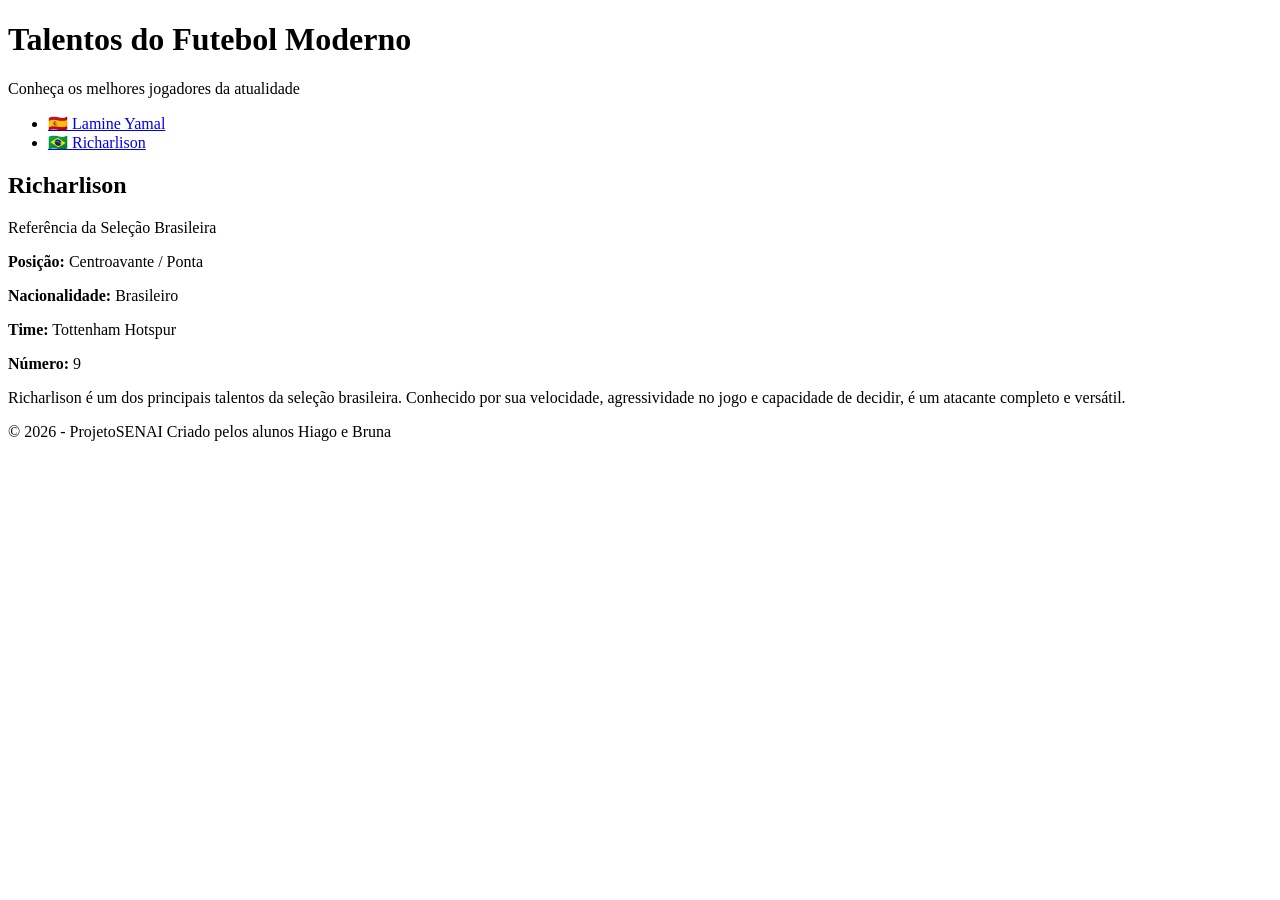
==== richarlison/index.html @ 8f3c2104 "commit2" ====
<!DOCTYPE html>
<html lang="pt-BR">
<head>
    <meta charset="UTF-8">
    <meta name="viewport" content="width=device-width, initial-scale=1.0">
    <title>Lamine Yamal & Richarlison - Talentos do Futebol</title>
    <link rel="stylesheet" href="style.css">
</head>
<body>

    <!-- Header -->
    <header>
        <h1>Talentos do Futebol Moderno</h1>
        <p>Conheça os melhores jogadores da atualidade</p>
    </header>

    <!-- Nav -->
    <nav class="navbar">
        <ul>
            <li>
                <a href="/index.html">
                    <span class="flag">🇪🇸</span> Lamine Yamal
                </a>
            </li>
            <li>
                <a href="index.html">
                    <span class="flag">🇧🇷</span> Richarlison
                </a>
            </li>
        </ul>
    </nav>

    <section id="richarlison" class="player-section richarlison-bg">
        <div class="container">
            <h2>Richarlison</h2>
            <p class="subtitle">Referência da Seleção Brasileira</p>
            
            <div class="player-content">
                <div class="player-info">
                    <p><strong>Posição:</strong> Centroavante / Ponta</p>
                    <p><strong>Nacionalidade:</strong> Brasileiro</p>
                    <p><strong>Time:</strong> Tottenham Hotspur</p>
                    <p><strong>Número:</strong> 9</p>
                </div>
                <div class="player-description">
                    <p>Richarlison é um dos principais talentos da seleção brasileira. Conhecido por sua velocidade, agressividade no jogo e capacidade de decidir, é um atacante completo e versátil.</p>
                </div>
            </div>
        </div>
    </section>

    <!-- Rodapé -->
    <footer>
        <p>&copy; 2026 - ProjetoSENAI Criado pelos alunos Hiago e Bruna</p>
    </footer>

</body>
</html>
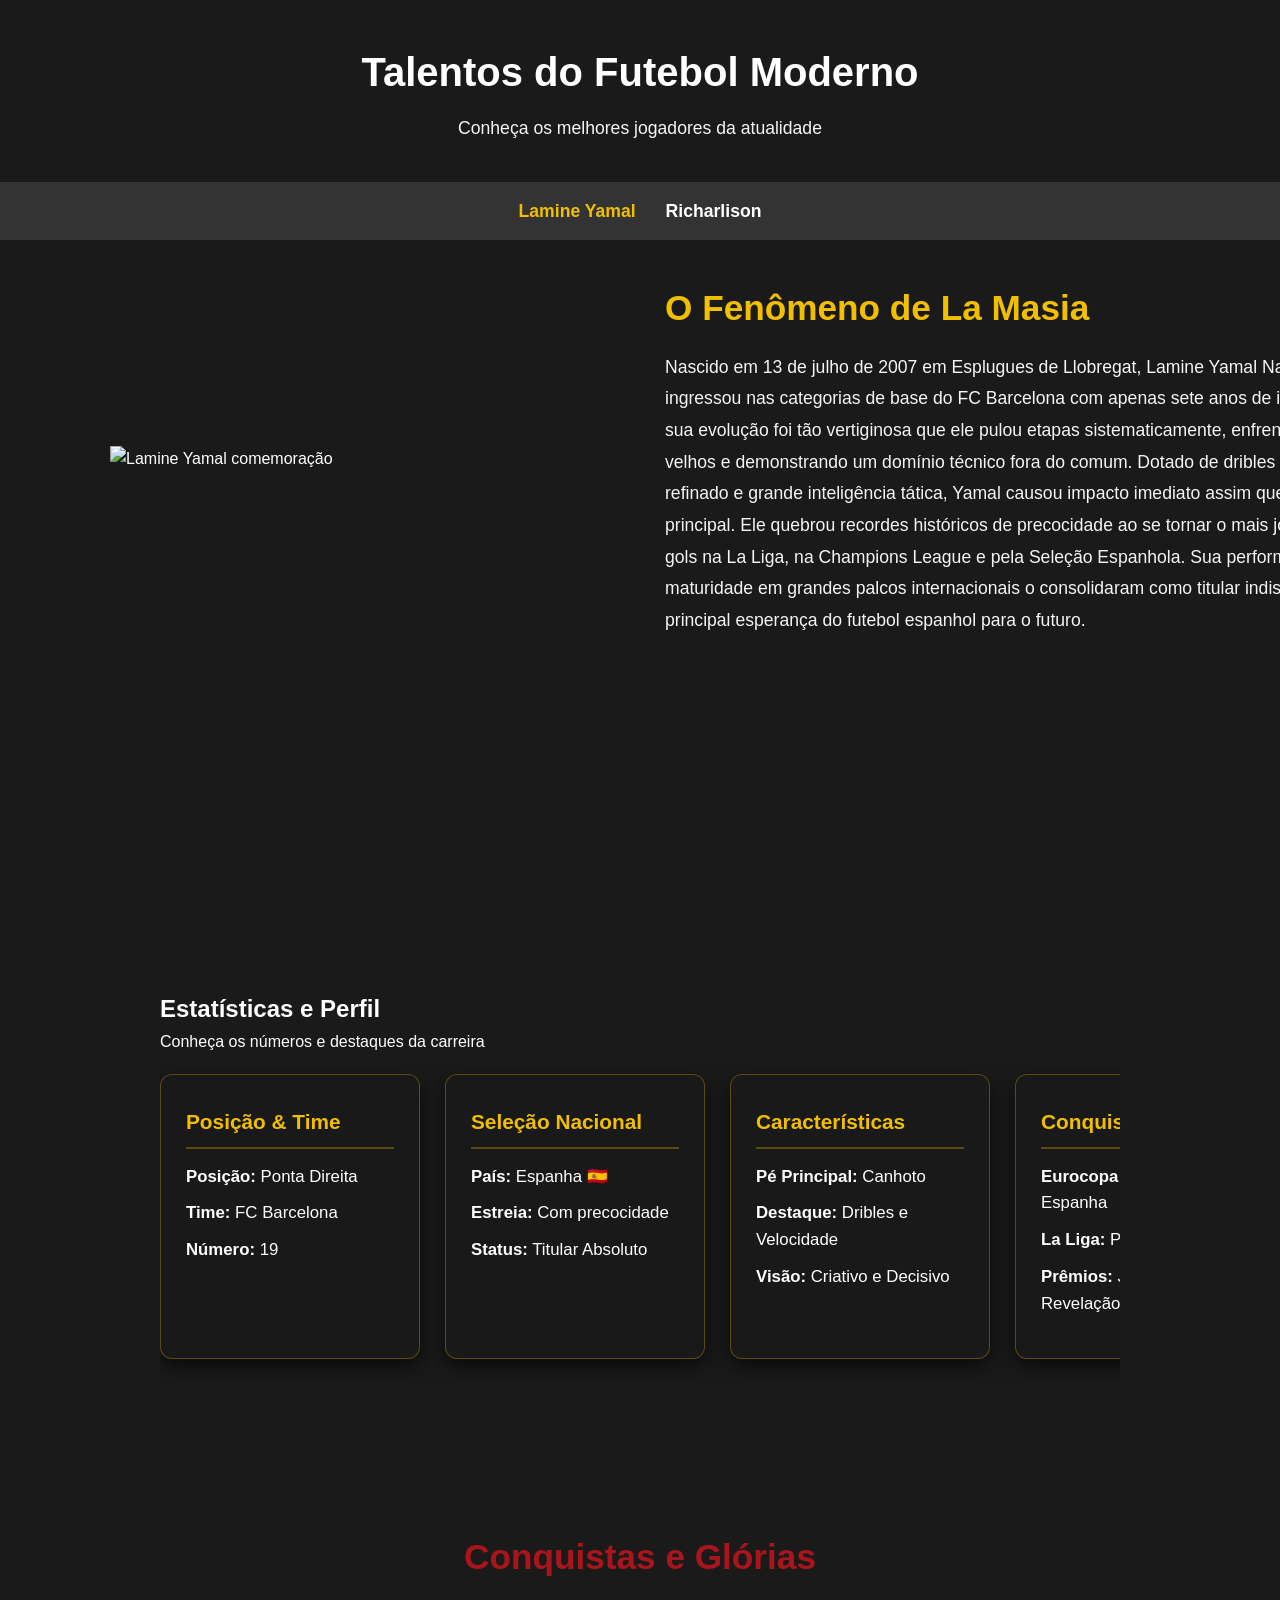
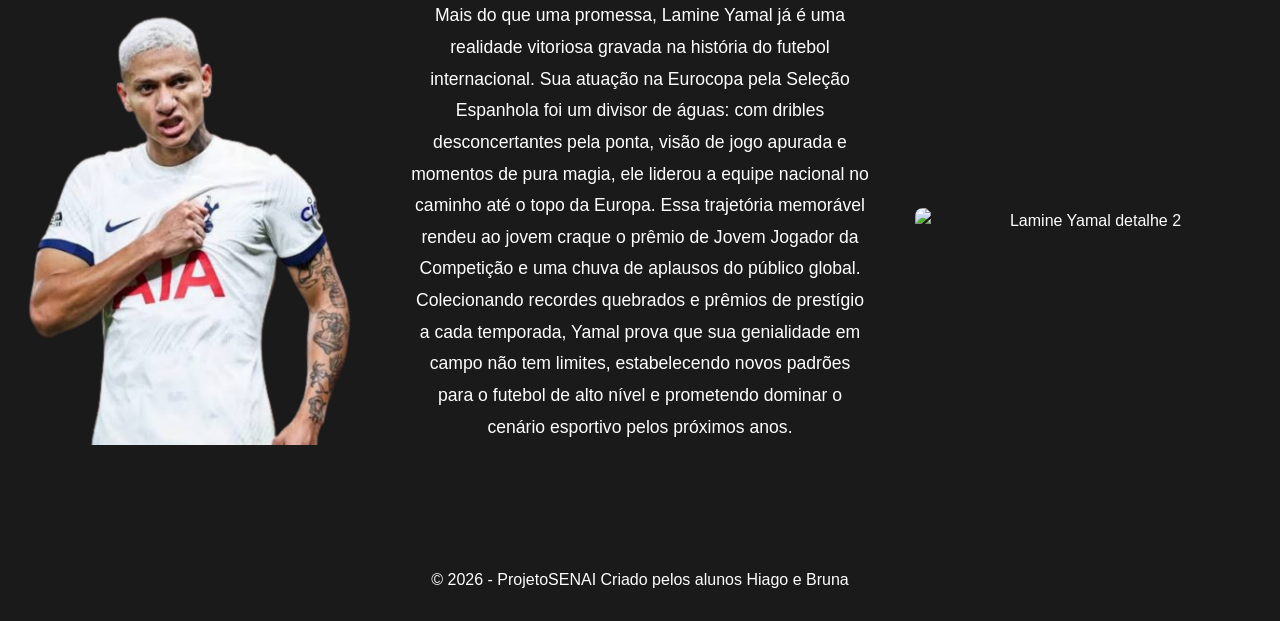
==== commit 56600e16: "commit5" ====
--- a/richarlison/index.html
+++ b/richarlison/index.html
@@ -3,7 +3,7 @@
 <head>
     <meta charset="UTF-8">
     <meta name="viewport" content="width=device-width, initial-scale=1.0">
-    <title>Lamine Yamal & Richarlison - Talentos do Futebol</title>
+    <title>Lamine Yamal - Talentos do Futebol</title>
     <link rel="stylesheet" href="style.css">
 </head>
 <body>
@@ -18,33 +18,88 @@
     <nav class="navbar">
         <ul>
             <li>
-                <a href="/index.html">
-                    <span class="flag">🇪🇸</span> Lamine Yamal
+                <a href="index.html" class="active">
+                    <span class="flag">Lamine Yamal</span>
                 </a>
             </li>
             <li>
-                <a href="index.html">
-                    <span class="flag">🇧🇷</span> Richarlison
+                <a href="richarlison/index.html">
+                    <span class="flag">Richarlison</span>
                 </a>
             </li>
         </ul>
     </nav>
 
-    <section id="richarlison" class="player-section richarlison-bg">
+    <section class="content-block">
+        <div class="container box">
+            <img src="img/lamine-img1.png" alt="Lamine Yamal comemoração" class="player-img">
+            <div class="block-text">
+                <h2>O Fenômeno de La Masia</h2>
+                <p>Nascido em 13 de julho de 2007 em Esplugues de Llobregat, Lamine Yamal Nasraoui Ebana ingressou nas categorias de base do FC Barcelona 
+                    com apenas sete anos de idade. Em La Masia, sua evolução foi tão vertiginosa que ele pulou etapas sistematicamente, enfrentando atletas mais velhos e 
+                    demonstrando um domínio técnico fora do comum.
+                    Dotado de dribles imprevisíveis, passe refinado e grande inteligência tática, Yamal causou impacto imediato assim que estreou no time principal. 
+                    Ele quebrou recordes históricos de precocidade ao se tornar o mais jovem a jogar e marcar gols na La Liga, na Champions League e pela Seleção Espanhola. 
+                    Sua performance de destaque e maturidade em grandes palcos internacionais o consolidaram como titular indiscutível e como a principal esperança do futebol
+                     espanhol para o futuro.
+                </p>
+            </div>
+        </div>
+    </section>
+
+    <section id="lamine" class="player-section lamine-bg">
         <div class="container">
-            <h2>Richarlison</h2>
-            <p class="subtitle">Referência da Seleção Brasileira</p>
+            <h2>Estatísticas e Perfil</h2>
+            <p class="subtitle">Conheça os números e destaques da carreira</p>
             
-            <div class="player-content">
-                <div class="player-info">
-                    <p><strong>Posição:</strong> Centroavante / Ponta</p>
-                    <p><strong>Nacionalidade:</strong> Brasileiro</p>
-                    <p><strong>Time:</strong> Tottenham Hotspur</p>
-                    <p><strong>Número:</strong> 9</p>
+            <div class="cards-carousel">
+                <div class="card-item">
+                    <h3>Posição & Time</h3>
+                    <p><strong>Posição:</strong> Ponta Direita</p>
+                    <p><strong>Time:</strong> FC Barcelona</p>
+                    <p><strong>Número:</strong> 19</p>
                 </div>
-                <div class="player-description">
-                    <p>Richarlison é um dos principais talentos da seleção brasileira. Conhecido por sua velocidade, agressividade no jogo e capacidade de decidir, é um atacante completo e versátil.</p>
+
+                <div class="card-item">
+                    <h3>Seleção Nacional</h3>
+                    <p><strong>País:</strong> Espanha 🇪🇸</p>
+                    <p><strong>Estreia:</strong> Com precocidade</p>
+                    <p><strong>Status:</strong> Titular Absoluto</p>
                 </div>
+
+                <div class="card-item">
+                    <h3>Características</h3>
+                    <p><strong>Pé Principal:</strong> Canhoto</p>
+                    <p><strong>Destaque:</strong> Dribles e Velocidade</p>
+                    <p><strong>Visão:</strong> Criativo e Decisivo</p>
+                </div>
+
+                <div class="card-item">
+                    <h3>Conquistas</h3>
+                    <p><strong>Eurocopa:</strong> Campeão com Espanha</p>
+                    <p><strong>La Liga:</strong> Protagonista</p>
+                    <p><strong>Prêmios:</strong> Jovem Revelação</p>
+                </div>
+            </div>
+        </div>
+    </section>
+    <section class="content-block block-center-text">
+        <div class="container triple-layout">
+            <div class="side-image">
+                <img src="/img/richarlison-img2.png" alt="Lamine Yamal detalhe 1" class="player-img-small">
+            </div>
+            <div class="center-text">
+                <h2>Conquistas e Glórias</h2>
+                <p>Mais do que uma promessa, Lamine Yamal já é uma realidade vitoriosa gravada na história do futebol internacional. 
+                    Sua atuação na Eurocopa pela Seleção Espanhola foi um divisor de águas: com dribles desconcertantes pela ponta, visão de jogo apurada e momentos 
+                    de pura magia, ele liderou a equipe nacional no caminho até o topo da Europa.
+                    Essa trajetória memorável rendeu ao jovem craque o prêmio de Jovem Jogador da Competição e uma chuva de aplausos do público global. 
+                    Colecionando recordes quebrados e prêmios de prestígio a cada temporada, Yamal prova que sua genialidade em campo não tem limites, estabelecendo novos 
+                    padrões para o futebol de alto nível e prometendo dominar o cenário esportivo pelos próximos anos.
+                </p>
+            </div>
+            <div class="side-image">
+                <img src="img/lamine-img2.png" alt="Lamine Yamal detalhe 2" class="player-img-small">
             </div>
         </div>
     </section>
--- a/richarlison/style.css
+++ b/richarlison/style.css
@@ -0,0 +1,404 @@
+* {
+    margin: 0;
+    padding: 0;
+    box-sizing: border-box;
+}
+
+:root {
+    /* cores */
+    --espanha-vermelho: #AA151B;
+    --espanha-amarelo: #F1BF00;
+    --preto: #1a1a1a;
+    --branco: #ffffff;
+    --cinza-claro: #f5f5f5;
+    --cinza-escuro: #333333;
+}
+
+body {
+    font-family: Arial, sans-serif;
+    line-height: 1.6;
+    color: var(--cinza-escuro);
+    scroll-behavior: smooth;
+}
+
+header {
+    background-color: var(--preto);
+    color: var(--branco);
+    text-align: center;
+    padding: 40px 20px;
+}
+
+header h1 {
+    font-size: 2.5em;
+    margin-bottom: 10px;
+}
+
+header p {
+    font-size: 1.1em;
+    color: var(--cinza-claro);
+}
+
+.navbar {
+    background-color: var(--cinza-escuro);
+    padding: 15px 0;
+    position: sticky;
+    top: 0;
+    z-index: 100;
+}
+
+.navbar ul {
+    list-style: none;
+    display: flex;
+    justify-content: center;
+    gap: 30px;
+}
+
+.navbar a {
+    color: var(--branco);
+    text-decoration: none;
+    font-weight: bold;
+    font-size: 1.1em;
+    transition: 0.3s;
+    display: flex;
+    align-items: center;
+    gap: 8px;
+}
+
+.navbar a:hover,
+.navbar a.active {
+    color: var(--espanha-amarelo);
+}
+
+/* Primeiro bloco */
+.container {
+    max-width: 1000px;
+    margin: 0 auto;
+    padding: 40px 20px;
+}
+
+.content-block {
+    position: relative;
+    background-color: var(--preto);
+    color: var(--branco);
+    overflow: hidden;
+    height: 650px;
+}
+
+.content-block::before {
+    content: "";
+    position: absolute;
+    top: 0;
+    left: 0;
+    width: 100%;
+    height: 100%;
+    background-image: url('img/bandeira-img.jpg');
+    background-size: cover;
+    background-position: center;
+    filter: blur(12px) brightness(0.25);
+    opacity: 0.8;
+    z-index: 1;
+}
+
+.content-block .container {
+    position: relative;
+    z-index: 2;
+}
+
+.content-block .block-text h2 {
+    color: var(--espanha-amarelo);
+}
+
+.content-block .block-text p {
+    color: var(--cinza-claro);
+}
+
+.content-block:nth-child(even) {
+    background-color: var(--cinza-claro);
+}
+
+.box {
+    display: flex;
+    align-items: center;
+    justify-content: center;
+    gap: 50px;
+    flex-wrap: wrap;
+    max-width: 1100px;
+}
+
+.block-text {
+    flex: 1;
+    min-width: 300px;
+}
+
+.block-text h2 {
+    font-size: 2.2em;
+    color: var(--espanha-vermelho);
+    margin-bottom: 15px;
+}
+
+.block-text p {
+    font-size: 1.1em;
+    line-height: 1.8;
+    width: 800px;
+}
+
+.player-img {
+    flex: 1;
+    max-width: 520px;
+    width: 100%;
+    height: auto;
+}
+
+
+/* segunda parte */
+
+.player-section.lamine-bg {
+    position: relative;
+    background-color: var(--preto);
+    color: var(--branco);
+    overflow: hidden;
+    padding: 60px 0;
+}
+
+.player-section.lamine-bg::before {
+    content: "";
+    position: absolute;
+    top: 0;
+    left: 0;
+    width: 100%;
+    height: 100%;
+    background-image: url('img/bandeira-img.jpg');
+    background-size: cover;
+    background-position: center;
+    filter: blur(12px) brightness(0.25);
+    opacity: 0.8;
+    z-index: 1;
+}
+
+.player-section.lamine-bg .container {
+    position: relative;
+    z-index: 2;
+}
+
+.cards-carousel {
+    display: flex;
+    gap: 25px;
+    overflow-x: auto;
+    padding: 20px 10px 30px 10px;
+    scroll-snap-type: x mandatory;
+    justify-content: flex-start;
+}
+
+.cards-carousel::-webkit-scrollbar {
+    height: 8px;
+}
+
+.cards-carousel::-webkit-scrollbar-track {
+    background: rgba(0, 0, 0, 0.2);
+    border-radius: 10px;
+}
+
+.cards-carousel::-webkit-scrollbar-thumb {
+    background: var(--espanha-amarelo);
+    border-radius: 10px;
+}
+
+.card-item {
+    background-color: rgba(26, 26, 26, 0.85);
+    border: 1px solid rgba(241, 191, 0, 0.3);
+    padding: 30px 25px;
+    border-radius: 12px;
+    min-width: 260px;
+    flex: 1;
+    text-align: left;
+    scroll-snap-align: start;
+    box-shadow: 0 8px 20px rgba(0, 0, 0, 0.6);
+    backdrop-filter: blur(4px);
+    transition: transform 0.3s ease, border-color 0.3s ease;
+}
+
+.card-item:hover {
+    transform: translateY(-5px);
+    border-color: var(--espanha-amarelo);
+}
+
+.card-item h3 {
+    font-size: 1.3em;
+    color: var(--espanha-amarelo);
+    margin-bottom: 15px;
+    border-bottom: 2px solid rgba(241, 191, 0, 0.3);
+    padding-bottom: 8px;
+}
+
+.card-item p {
+    margin: 10px 0;
+    font-size: 1.05em;
+    color: var(--branco);
+}
+
+
+/* terceira parte */
+.triple-layout {
+    display: flex;
+    align-items: center;
+    justify-content: space-between;
+    gap: 30px;
+    flex-wrap: wrap;
+    text-align: center;
+    max-width: 1400px;
+    margin: 0 auto;
+    width: 100%;
+}
+
+.side-image {
+    flex: 1.5;
+    min-width: 280px;
+    display: flex;
+    justify-content: center;
+    margin-bottom: 30px;
+}
+
+.center-text {
+    flex: 2;
+    min-width: 320px;
+    padding: 0 15px;
+    margin-bottom: 100px;
+}
+
+.center-text h2 {
+    font-size: 2.2em;
+    color: var(--espanha-vermelho);
+    margin-bottom: 15px;
+}
+
+.center-text p {
+    font-size: 1.1em;
+    line-height: 1.8;
+}
+
+.player-img-small {
+    max-width: 380px;
+    width: 100%;
+    height: auto;
+    border-radius: 8px;
+    object-fit: cover;
+}
+
+
+
+/* rodape */
+footer {
+    background-color: var(--preto);
+    color: var(--branco);
+    text-align: center;
+    padding: 28px;
+}
+
+
+
+/* RESPONSIVO */
+@media (max-width: 768px) {
+    .navbar ul {
+        flex-direction: column;
+        gap: 10px;
+        align-items: center;
+    }
+    
+    .split-layout, .triple-layout {
+        flex-direction: column;
+        text-align: center;
+    }
+
+    .player-description, .block-text {
+        text-align: center;
+    }
+    
+    header h1 {
+        font-size: 2em;
+    }
+}
+
+
+/* ================================================================================================================================================================== */
+/* Pagina 1 - Jogos */
+
+/* ESTILOS DA PÁGINA DE RESULTADOS */
+.resultados-header {
+    text-align: center;
+    margin-bottom: 40px;
+}
+
+.resultados-header h2 {
+    font-size: 2.2em;
+    color: var(--espanha-vermelho);
+    margin-bottom: 10px;
+}
+
+.encontros-list {
+    list-style: none;
+    display: flex;
+    flex-direction: column;
+    gap: 20px;
+    max-width: 800px;
+    margin: 0 auto;
+}
+
+.encontro-card {
+    background-color: var(--branco);
+    border-left: 6px solid var(--espanha-vermelho);
+    padding: 20px 25px;
+    border-radius: 8px;
+    box-shadow: 0 4px 10px rgba(0, 0, 0, 0.08);
+    display: flex;
+    flex-direction: column;
+    gap: 12px;
+    transition: transform 0.2s ease;
+}
+
+.encontro-card:hover {
+    transform: translateY(-3px);
+}
+
+.encontro-competicao {
+    font-size: 0.9em;
+    font-weight: bold;
+    color: #777;
+    text-transform: uppercase;
+    letter-spacing: 0.5px;
+}
+
+.encontro-info {
+    display: flex;
+    justify-content: space-between;
+    align-items: center;
+    font-size: 1.2em;
+    font-weight: bold;
+    color: var(--preto);
+}
+
+.placar {
+    background-color: var(--cinza-claro);
+    padding: 6px 16px;
+    border-radius: 20px;
+    font-size: 1.1em;
+    color: var(--espanha-vermelho);
+    border: 1px solid #ddd;
+}
+
+.encontro-status {
+    font-size: 0.95em;
+    font-weight: 600;
+    padding: 4px 10px;
+    border-radius: 4px;
+    width: fit-content;
+}
+
+.encontro-status.vitoria {
+    background-color: rgba(0, 151, 57, 0.1);
+    color: #007a2e;
+}
+
+.encontro-status.draw {
+    background-color: rgba(241, 191, 0, 0.15);
+    color: #b38f00;
+}
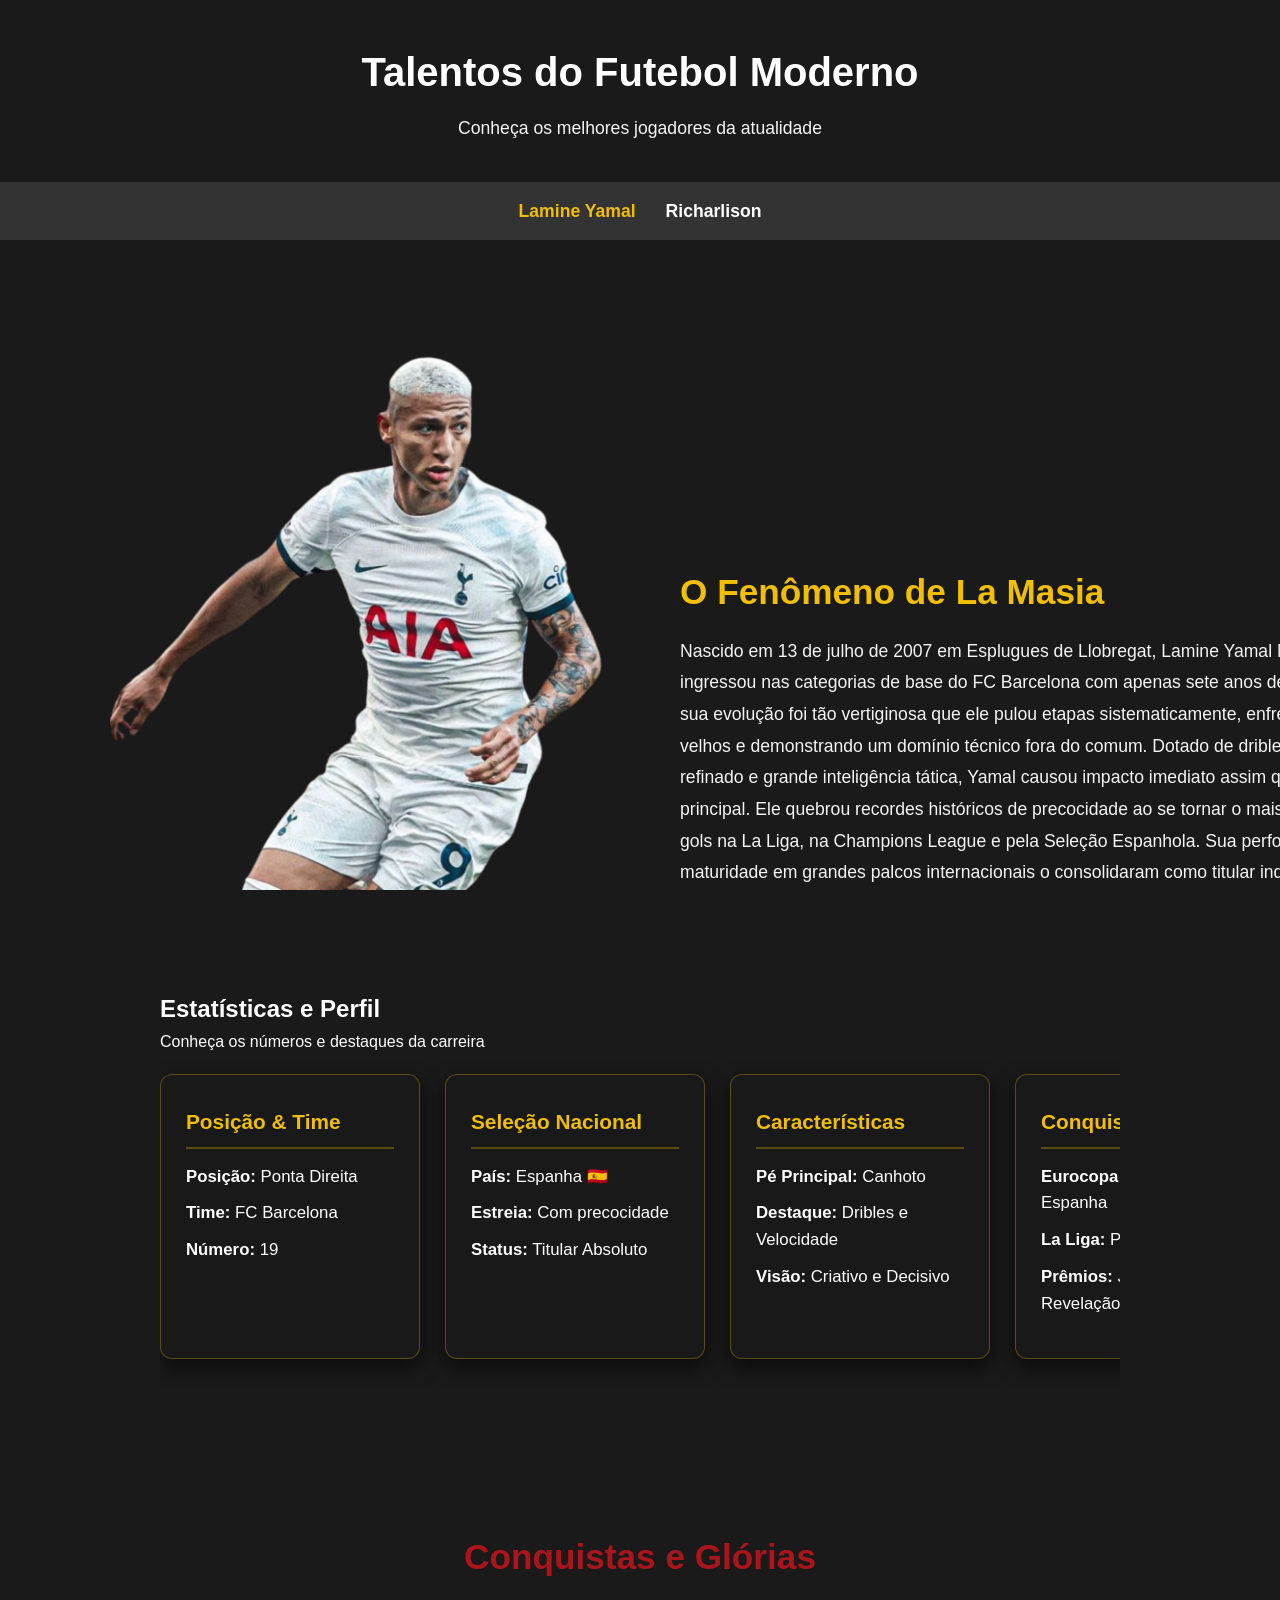
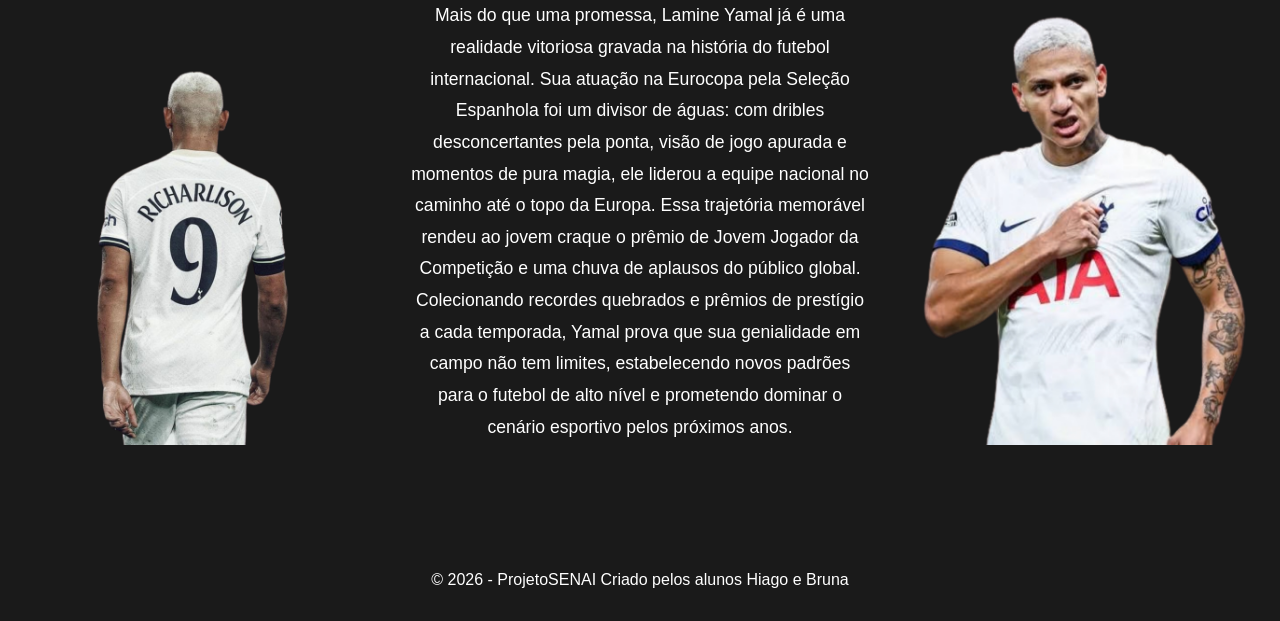
==== commit a40e25cf: "commit6" ====
--- a/richarlison/index.html
+++ b/richarlison/index.html
@@ -18,7 +18,7 @@
     <nav class="navbar">
         <ul>
             <li>
-                <a href="index.html" class="active">
+                <a href="/index.html" class="active">
                     <span class="flag">Lamine Yamal</span>
                 </a>
             </li>
@@ -32,7 +32,7 @@
 
     <section class="content-block">
         <div class="container box">
-            <img src="img/lamine-img1.png" alt="Lamine Yamal comemoração" class="player-img">
+            <img src="/img/richarlison-img1.png" alt="Lamine Yamal comemoração" class="player-img">
             <div class="block-text">
                 <h2>O Fenômeno de La Masia</h2>
                 <p>Nascido em 13 de julho de 2007 em Esplugues de Llobregat, Lamine Yamal Nasraoui Ebana ingressou nas categorias de base do FC Barcelona 
@@ -86,7 +86,7 @@
     <section class="content-block block-center-text">
         <div class="container triple-layout">
             <div class="side-image">
-                <img src="/img/richarlison-img2.png" alt="Lamine Yamal detalhe 1" class="player-img-small">
+                <img src="/img/camisaRicharlison-img.png" alt="Lamine Yamal detalhe 1" class="player-img-small">
             </div>
             <div class="center-text">
                 <h2>Conquistas e Glórias</h2>
@@ -99,7 +99,7 @@
                 </p>
             </div>
             <div class="side-image">
-                <img src="img/lamine-img2.png" alt="Lamine Yamal detalhe 2" class="player-img-small">
+                <img src="/img/richarlison-img2.png" alt="Lamine Yamal detalhe 2" class="player-img-small">
             </div>
         </div>
     </section>
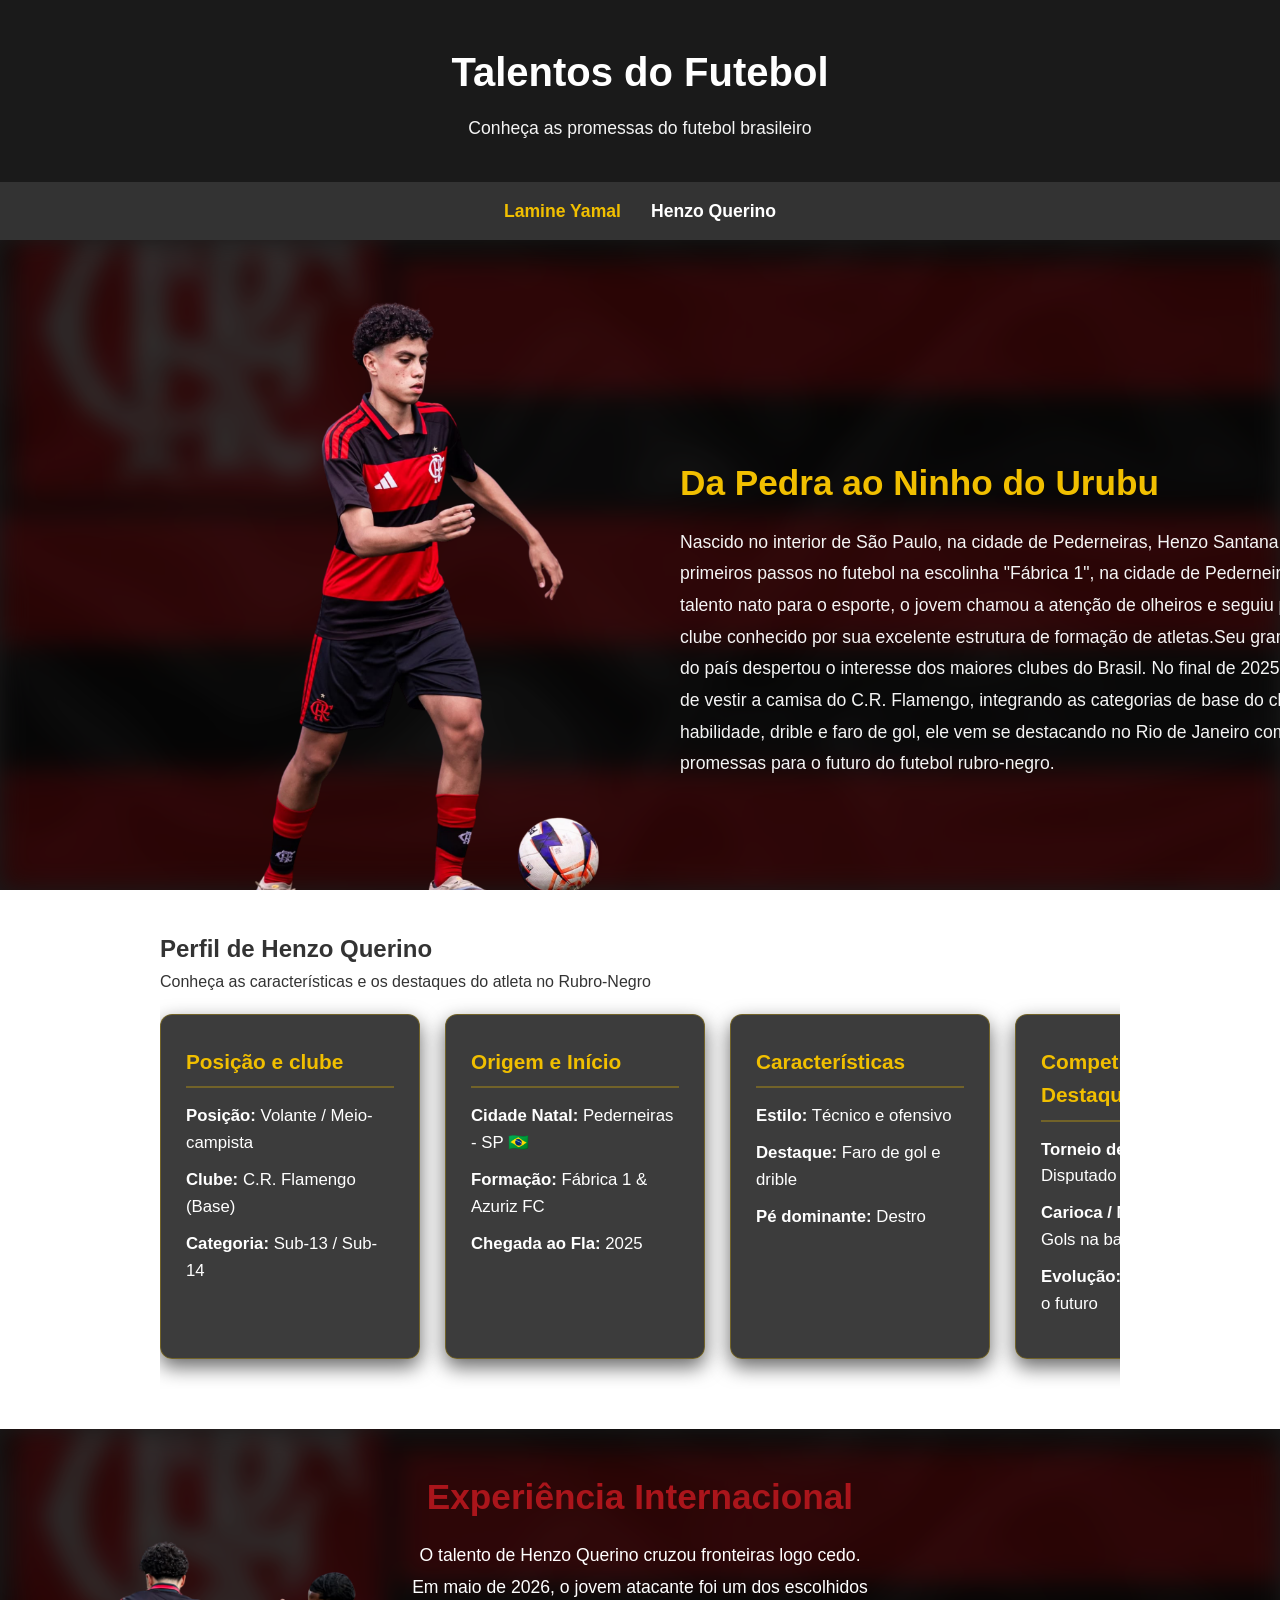
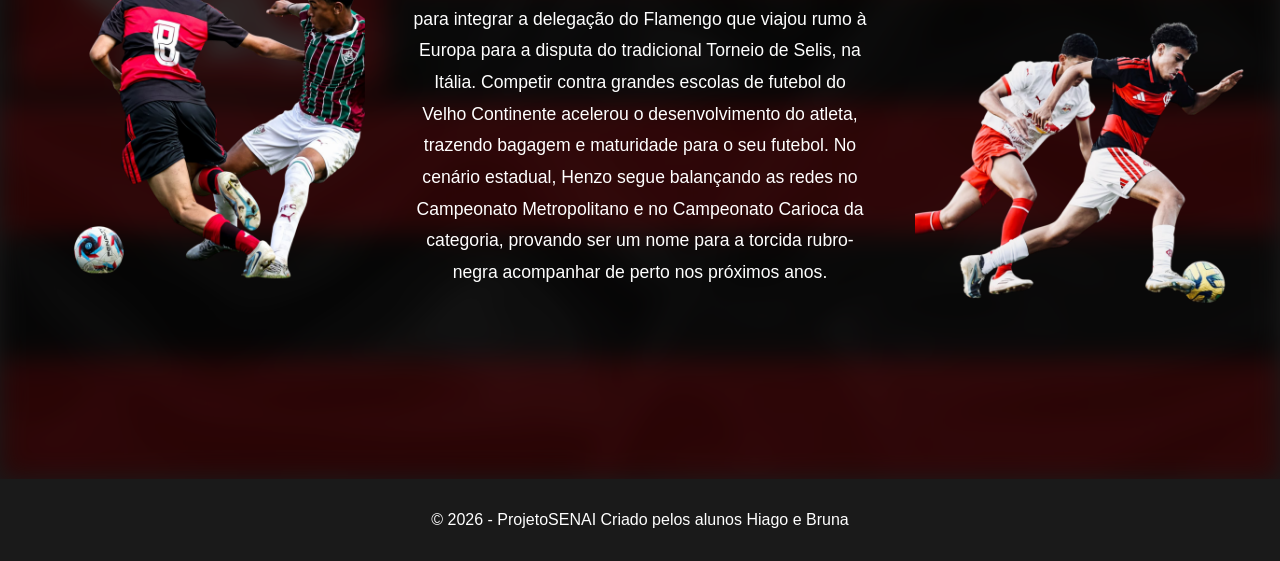
==== commit 55e45e24: "commit10" ====
--- a/richarlison/index.html
+++ b/richarlison/index.html
@@ -3,103 +3,107 @@
 <head>
     <meta charset="UTF-8">
     <meta name="viewport" content="width=device-width, initial-scale=1.0">
-    <title>Lamine Yamal - Talentos do Futebol</title>
+    <title>Henzo Querino - Talentos do Futebol</title>
     <link rel="stylesheet" href="style.css">
 </head>
 <body>
 
     <!-- Header -->
     <header>
-        <h1>Talentos do Futebol Moderno</h1>
-        <p>Conheça os melhores jogadores da atualidade</p>
+        <h1>Talentos do Futebol</h1>
+        <p>Conheça as promessas do futebol brasileiro</p>
     </header>
 
     <!-- Nav -->
     <nav class="navbar">
         <ul>
             <li>
-                <a href="/index.html" class="active">
+                <a href="../index.html" class="active">
                     <span class="flag">Lamine Yamal</span>
                 </a>
             </li>
             <li>
                 <a href="richarlison/index.html">
-                    <span class="flag">Richarlison</span>
+                    <span class="flag">Henzo Querino</span>
                 </a>
             </li>
         </ul>
     </nav>
 
+    <!-- Biografia Principal -->
     <section class="content-block">
         <div class="container box">
-            <img src="/img/richarlison-img1.png" alt="Lamine Yamal comemoração" class="player-img">
+            <img src="/img/henzo-img3.png" alt="Henzo Querino com a camisa do Flamengo" class="player-img">
             <div class="block-text">
-                <h2>O Fenômeno de La Masia</h2>
-                <p>Nascido em 13 de julho de 2007 em Esplugues de Llobregat, Lamine Yamal Nasraoui Ebana ingressou nas categorias de base do FC Barcelona 
-                    com apenas sete anos de idade. Em La Masia, sua evolução foi tão vertiginosa que ele pulou etapas sistematicamente, enfrentando atletas mais velhos e 
-                    demonstrando um domínio técnico fora do comum.
-                    Dotado de dribles imprevisíveis, passe refinado e grande inteligência tática, Yamal causou impacto imediato assim que estreou no time principal. 
-                    Ele quebrou recordes históricos de precocidade ao se tornar o mais jovem a jogar e marcar gols na La Liga, na Champions League e pela Seleção Espanhola. 
-                    Sua performance de destaque e maturidade em grandes palcos internacionais o consolidaram como titular indiscutível e como a principal esperança do futebol
-                     espanhol para o futuro.
+                <h2>Da Pedra ao Ninho do Urubu</h2>
+                <p>Nascido no interior de São Paulo, na cidade de Pederneiras, Henzo Santana Querino deu seus primeiros passos no futebol na escolinha
+                    "Fábrica 1", na cidade de Pederneiras. Demonstrando talento nato para o esporte, o jovem chamou a atenção de olheiros e seguiu 
+                    para o Azuriz, do Paraná, clube conhecido por sua excelente estrutura de formação de atletas.Seu grande desempenho no Sul do país
+                    despertou o interesse dos maiores clubes do Brasil. No final de 2025, Henzo realizou o sonho de vestir a camisa do C.R. Flamengo, 
+                    integrando as categorias de base do clube carioca.Com muita habilidade, drible e faro de gol, ele vem se destacando no
+                    Rio de Janeiro como uma das grandes promessas para o futuro do futebol rubro-negro.
                 </p>
             </div>
         </div>
     </section>
 
-    <section id="lamine" class="player-section lamine-bg">
+    <!-- Perfil e Ficha Técnica -->
+    <section id="henzo" class="player-section henzo-bg">
         <div class="container">
-            <h2>Estatísticas e Perfil</h2>
-            <p class="subtitle">Conheça os números e destaques da carreira</p>
+            <h2>Perfil de Henzo Querino</h2>
+            <p class="subtitle">Conheça as características e os destaques do atleta no Rubro-Negro</p>
             
-            <div class="cards-carousel">
+           <div class="cards-carousel">
                 <div class="card-item">
-                    <h3>Posição & Time</h3>
-                    <p><strong>Posição:</strong> Ponta Direita</p>
-                    <p><strong>Time:</strong> FC Barcelona</p>
-                    <p><strong>Número:</strong> 19</p>
+                    <h3>Posição e clube</h3>
+                    <p><strong>Posição:</strong> Volante / Meio-campista</p>
+                    <p><strong>Clube:</strong> C.R. Flamengo (Base)</p>
+                    <p><strong>Categoria:</strong> Sub-13 / Sub-14</p>
                 </div>
 
                 <div class="card-item">
-                    <h3>Seleção Nacional</h3>
-                    <p><strong>País:</strong> Espanha 🇪🇸</p>
-                    <p><strong>Estreia:</strong> Com precocidade</p>
-                    <p><strong>Status:</strong> Titular Absoluto</p>
+                    <h3>Origem e Início</h3>
+                    <p><strong>Cidade Natal:</strong> Pederneiras - SP 🇧🇷</p>
+                    <p><strong>Formação:</strong> Fábrica 1 & Azuriz FC</p>
+                    <p><strong>Chegada ao Fla:</strong> 2025</p>
                 </div>
 
                 <div class="card-item">
                     <h3>Características</h3>
-                    <p><strong>Pé Principal:</strong> Canhoto</p>
-                    <p><strong>Destaque:</strong> Dribles e Velocidade</p>
-                    <p><strong>Visão:</strong> Criativo e Decisivo</p>
+                    <p><strong>Estilo:</strong> Técnico e ofensivo</p>
+                    <p><strong>Destaque:</strong> Faro de gol e drible</p>
+                    <p><strong>Pé dominante:</strong> Destro</p>
                 </div>
 
                 <div class="card-item">
-                    <h3>Conquistas</h3>
-                    <p><strong>Eurocopa:</strong> Campeão com Espanha</p>
-                    <p><strong>La Liga:</strong> Protagonista</p>
-                    <p><strong>Prêmios:</strong> Jovem Revelação</p>
+                    <h3>Competições e Destaques</h3>
+                    <p><strong>Torneio de Selis:</strong> Disputado na Itália (2026)</p>
+                    <p><strong>Carioca / Metropolitano:</strong> Gols na base rubro-negra</p>
+                    <p><strong>Evolução:</strong> Promessa para o futuro</p>
                 </div>
             </div>
+
         </div>
     </section>
+
+    <!-- Destaques Internacionais e Base -->
     <section class="content-block block-center-text">
         <div class="container triple-layout">
             <div class="side-image">
-                <img src="/img/camisaRicharlison-img.png" alt="Lamine Yamal detalhe 1" class="player-img-small">
+                <img src="/img/henzo-img2.png" alt="Henzo Querino em treinamento no Flamengo" class="player-img-small">
             </div>
             <div class="center-text">
-                <h2>Conquistas e Glórias</h2>
-                <p>Mais do que uma promessa, Lamine Yamal já é uma realidade vitoriosa gravada na história do futebol internacional. 
-                    Sua atuação na Eurocopa pela Seleção Espanhola foi um divisor de águas: com dribles desconcertantes pela ponta, visão de jogo apurada e momentos 
-                    de pura magia, ele liderou a equipe nacional no caminho até o topo da Europa.
-                    Essa trajetória memorável rendeu ao jovem craque o prêmio de Jovem Jogador da Competição e uma chuva de aplausos do público global. 
-                    Colecionando recordes quebrados e prêmios de prestígio a cada temporada, Yamal prova que sua genialidade em campo não tem limites, estabelecendo novos 
-                    padrões para o futebol de alto nível e prometendo dominar o cenário esportivo pelos próximos anos.
+                <h2>Experiência Internacional</h2>
+                <p>O talento de Henzo Querino cruzou fronteiras logo cedo. Em maio de 2026, o jovem atacante foi um dos escolhidos para integrar
+                    a delegação do Flamengo que viajou rumo à Europa para a disputa do tradicional Torneio de Selis, na Itália.
+                    Competir contra grandes escolas de futebol do Velho Continente acelerou o desenvolvimento do atleta, trazendo bagagem e maturidade
+                    para o seu futebol.
+                    No cenário estadual, Henzo segue balançando as redes no Campeonato Metropolitano e no Campeonato Carioca da categoria, provando 
+                    ser um nome para a torcida rubro-negra acompanhar de perto nos próximos anos.
                 </p>
             </div>
             <div class="side-image">
-                <img src="/img/richarlison-img2.png" alt="Lamine Yamal detalhe 2" class="player-img-small">
+                <img src="/img/henzo-img5.png" alt="Henzo Querino na Itália jogando o Torneio de Selis" class="player-img-small">
             </div>
         </div>
     </section>
@@ -110,4 +114,4 @@
     </footer>
 
 </body>
-</html>+</html>
--- a/richarlison/style.css
+++ b/richarlison/style.css
@@ -91,7 +91,7 @@
     left: 0;
     width: 100%;
     height: 100%;
-    background-image: url('img/bandeira-img.jpg');
+    background-image: url('/img/bandeira-flamengo.jpg');
     background-size: cover;
     background-position: center;
     filter: blur(12px) brightness(0.25);
